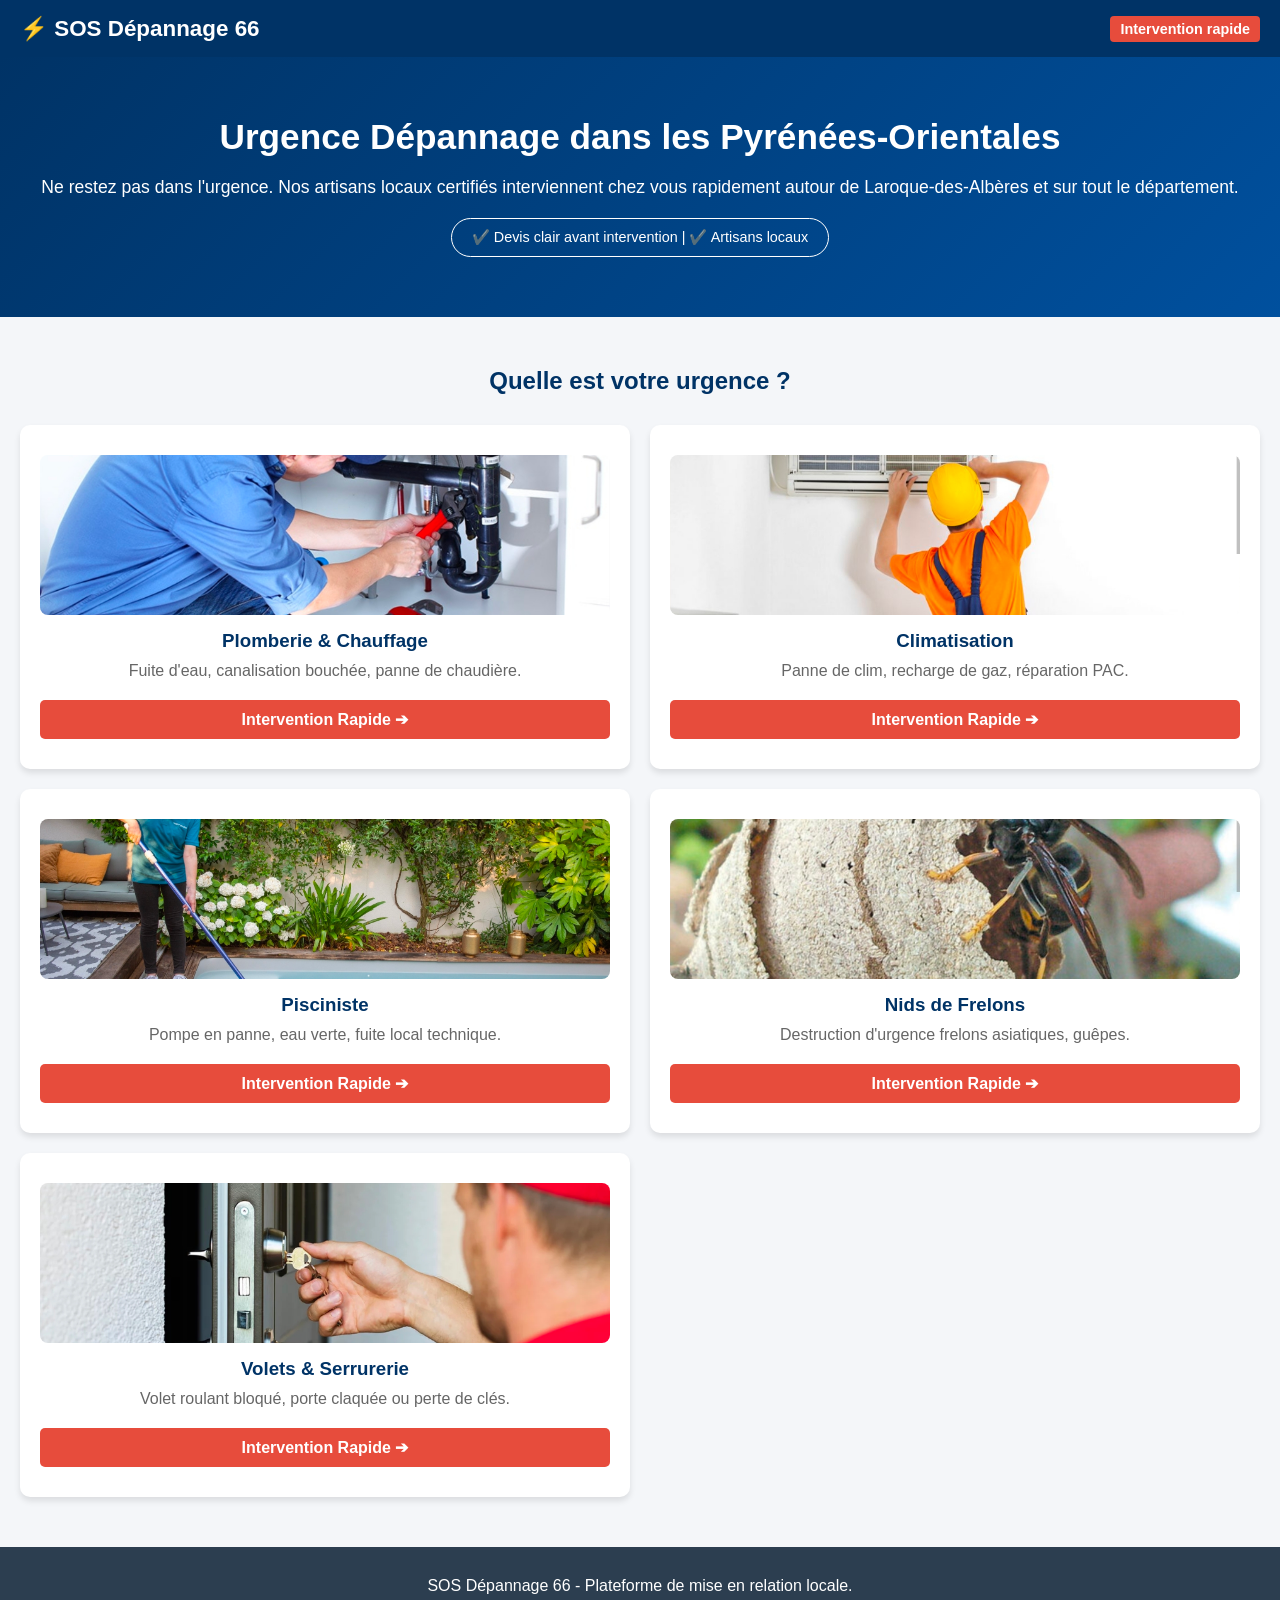
==== index.html @ 11faaa9e "Update index.html" ====
<!DOCTYPE html>
<html lang="fr">
<head>
    <meta charset="UTF-8">
    <meta name="viewport" content="width=device-width, initial-scale=1.0">
    <title>Urgence Dépannage Occitanie | Intervention Rapide</title>
    <link rel="stylesheet" href="style.css">
</head>
<body>
    <header class="navbar">
        <div class="logo">⚡ SOS Dépannage 66</div>
        <div class="header-contact">Intervention rapide</div>
    </header>
    <main>
        <section class="hero">
            <div class="hero-content">
                <h1>Urgence Dépannage dans les Pyrénées-Orientales</h1>
                <p>Ne restez pas dans l'urgence. Nos artisans locaux certifiés interviennent chez vous rapidement autour de Laroque-des-Albères et sur tout le département.</p>
                <div class="badge-confiance">✔️ Devis clair avant intervention | ✔️ Artisans locaux</div>
            </div>
        </section>
        
        <section class="services-container">
            <h2>Quelle est votre urgence ?</h2>
            
            <div class="services-grid">
                <!-- Carte Plomberie -->
                <a href="plomberie.html" class="service-card">
                    <img src="Plombier.jpg" alt="Plomberie" style="width: 100%; height: 160px; object-fit: cover; border-radius: 8px; margin-bottom: 15px;">
                    <h3>Plomberie & Chauffage</h3>
                    <p>Fuite d'eau, canalisation bouchée, panne de chaudière.</p>
                    <span class="btn-card">Intervention Rapide ➔</span>
                </a>

                <!-- Carte Climatisation -->
                <a href="clim.html" class="service-card">
                    <img src="Clim.jpg" alt="Climatisation" style="width: 100%; height: 160px; object-fit: cover; border-radius: 8px; margin-bottom: 15px;">
                    <h3>Climatisation</h3>
                    <p>Panne de clim, recharge de gaz, réparation PAC.</p>
                    <span class="btn-card">Intervention Rapide ➔</span>
                </a>

                <!-- Carte Pisciniste -->
                <a href="pisciniste.html" class="service-card">
                    <img src="Piscine.jpg" alt="Pisciniste" style="width: 100%; height: 160px; object-fit: cover; border-radius: 8px; margin-bottom: 15px;">
                    <h3>Pisciniste</h3>
                    <p>Pompe en panne, eau verte, fuite local technique.</p>
                    <span class="btn-card">Intervention Rapide ➔</span>
                </a>

                <!-- Carte Nids de Frelons -->
                <a href="nuisibles.html" class="service-card">
                    <img src="Frelon.jpg" alt="Nids de Frelons" style="width: 100%; height: 160px; object-fit: cover; border-radius: 8px; margin-bottom: 15px;">
                    <h3>Nids de Frelons</h3>
                    <p>Destruction d'urgence frelons asiatiques, guêpes.</p>
                    <span class="btn-card">Intervention Rapide ➔</span>
                </a>

                <!-- Carte Volets & Serrurerie -->
                <a href="volets.html" class="service-card">
                    <img src="Serrurier.jpg" alt="Serrurerie" style="width: 100%; height: 160px; object-fit: cover; border-radius: 8px; margin-bottom: 15px;">
                    <h3>Volets & Serrurerie</h3>
                    <p>Volet roulant bloqué, porte claquée ou perte de clés.</p>
                    <span class="btn-card">Intervention Rapide ➔</span>
                </a>
            </div>
        </section>
    </main>
    <footer>
        <p>SOS Dépannage 66 - Plateforme de mise en relation locale.</p>
    </footer>
</body>
</html>
---- style.css ----
* {
    margin: 0;
    padding: 0;
    box-sizing: border-box;
    font-family: 'Helvetica Neue', Arial, sans-serif;
}
body {
    background-color: #f4f6f9;
    color: #333;
}
.navbar {
    background-color: #003366;
    color: white;
    display: flex;
    justify-content: space-between;
    align-items: center;
    padding: 15px 20px;
}
.logo {
    font-size: 1.4rem;
    font-weight: 800;
}
.header-contact {
    font-size: 0.9rem;
    background: #e74c3c;
    padding: 5px 10px;
    border-radius: 4px;
    font-weight: bold;
}
.hero {
    background: linear-gradient(135deg, #003366 0%, #00509e 100%);
    color: white;
    text-align: center;
    padding: 60px 20px;
}
.hero-content h1 {
    font-size: 2.2rem;
    margin-bottom: 20px;
}
.hero-content p {
    font-size: 1.1rem;
    margin-bottom: 20px;
}
.badge-confiance {
    display: inline-block;
    border: 1px solid white;
    padding: 10px 20px;
    border-radius: 50px;
    font-size: 0.9rem;
}
.services-container {
    padding: 50px 20px;
    text-align: center;
}
.services-container h2 {
    color: #003366;
    margin-bottom: 30px;
}
.services-grid {
    display: grid;
    grid-template-columns: 1fr;
    gap: 20px;
}
.service-card {
    background: white;
    border-radius: 10px;
    padding: 30px 20px;
    text-decoration: none;
    color: inherit;
    box-shadow: 0 4px 6px rgba(0,0,0,0.1);
    display: flex;
    flex-direction: column;
    align-items: center;
}
.icon {
    font-size: 3rem;
    margin-bottom: 15px;
}
.service-card h3 {
    color: #003366;
    margin-bottom: 10px;
}
.service-card p {
    color: #666;
    margin-bottom: 20px;
}
.btn-card {
    background: #e74c3c;
    color: white;
    padding: 10px 20px;
    border-radius: 5px;
    font-weight: bold;
    width: 100%;
}
footer {
    background: #2c3e50;
    color: white;
    text-align: center;
    padding: 30px 20px;
}
/* Styles Plomberie */
.lp-navbar { justify-content: center; gap: 20px; }
.artisan-badge { background-color: #28a745; color: white; padding: 5px 15px; border-radius: 20px; }
.hero-urgence { background: linear-gradient(135deg, #1a252f 0%, #2c3e50 100%); }
.alerte-pastille { background-color: #e74c3c; color: white; padding: 8px 20px; border-radius: 50px; margin-bottom: 20px; display: inline-block;}
.btn-appel-geant { display: inline-block; background-color: #27ae60; color: white; font-size: 1.4rem; font-weight: 900; text-decoration: none; padding: 20px; border-radius: 10px; margin: 25px 0; width: 100%; }
.reassurance-grid { display: grid; grid-template-columns: 1fr; gap: 30px; padding: 20px;}
.reassurance-item { text-align: center; padding: 20px; border: 1px solid #eee; border-radius: 10px; }
.icon-small { font-size: 2.5rem; display: block; margin-bottom: 10px; }
.lp-footer { background-color: #1a252f; }
@media (min-width: 768px) {
    .services-grid { grid-template-columns: repeat(2, 1fr); }
    .reassurance-grid { grid-template-columns: repeat(3, 1fr); }
}
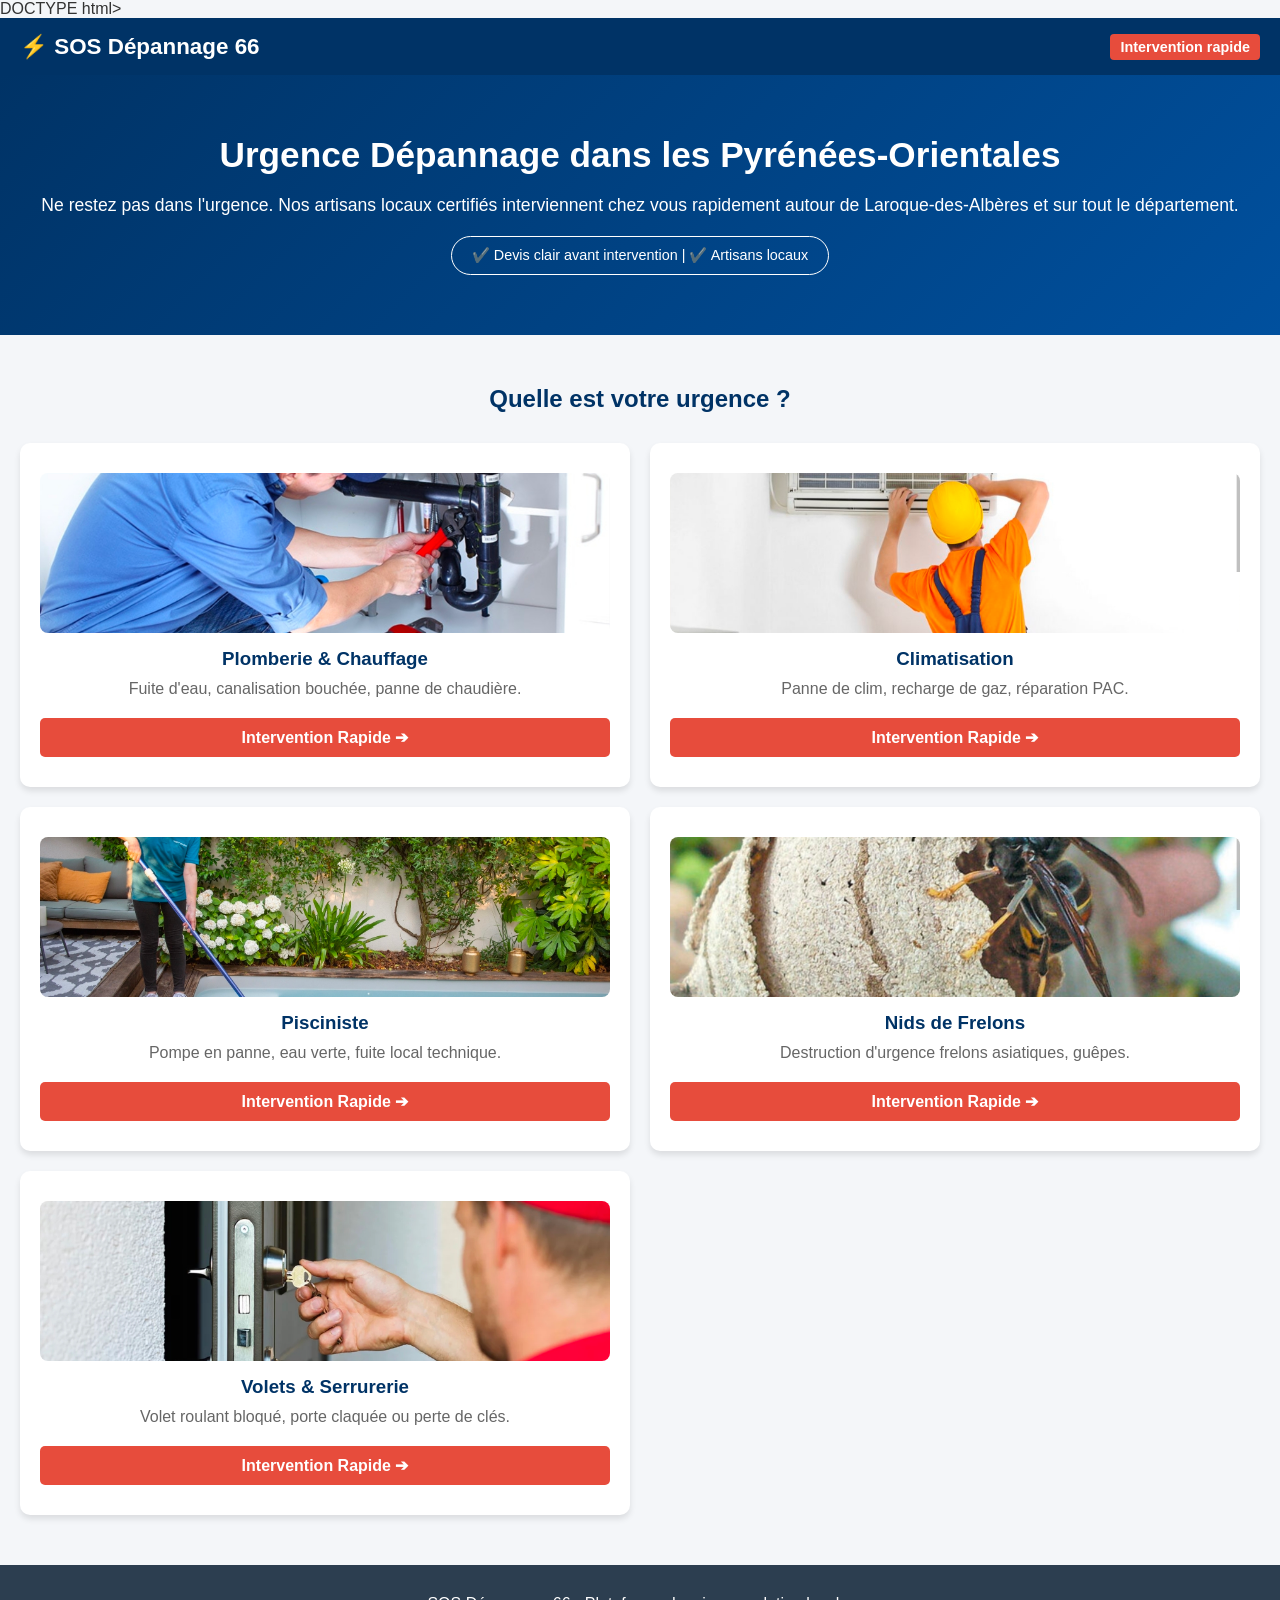
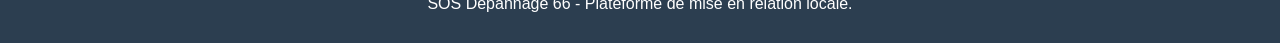
==== commit 60a098b0: "Update index.html" ====
--- a/index.html
+++ b/index.html
@@ -1,4 +1,4 @@
-<!DOCTYPE html>
+DOCTYPE html>
 <html lang="fr">
 <head>
     <meta charset="UTF-8">
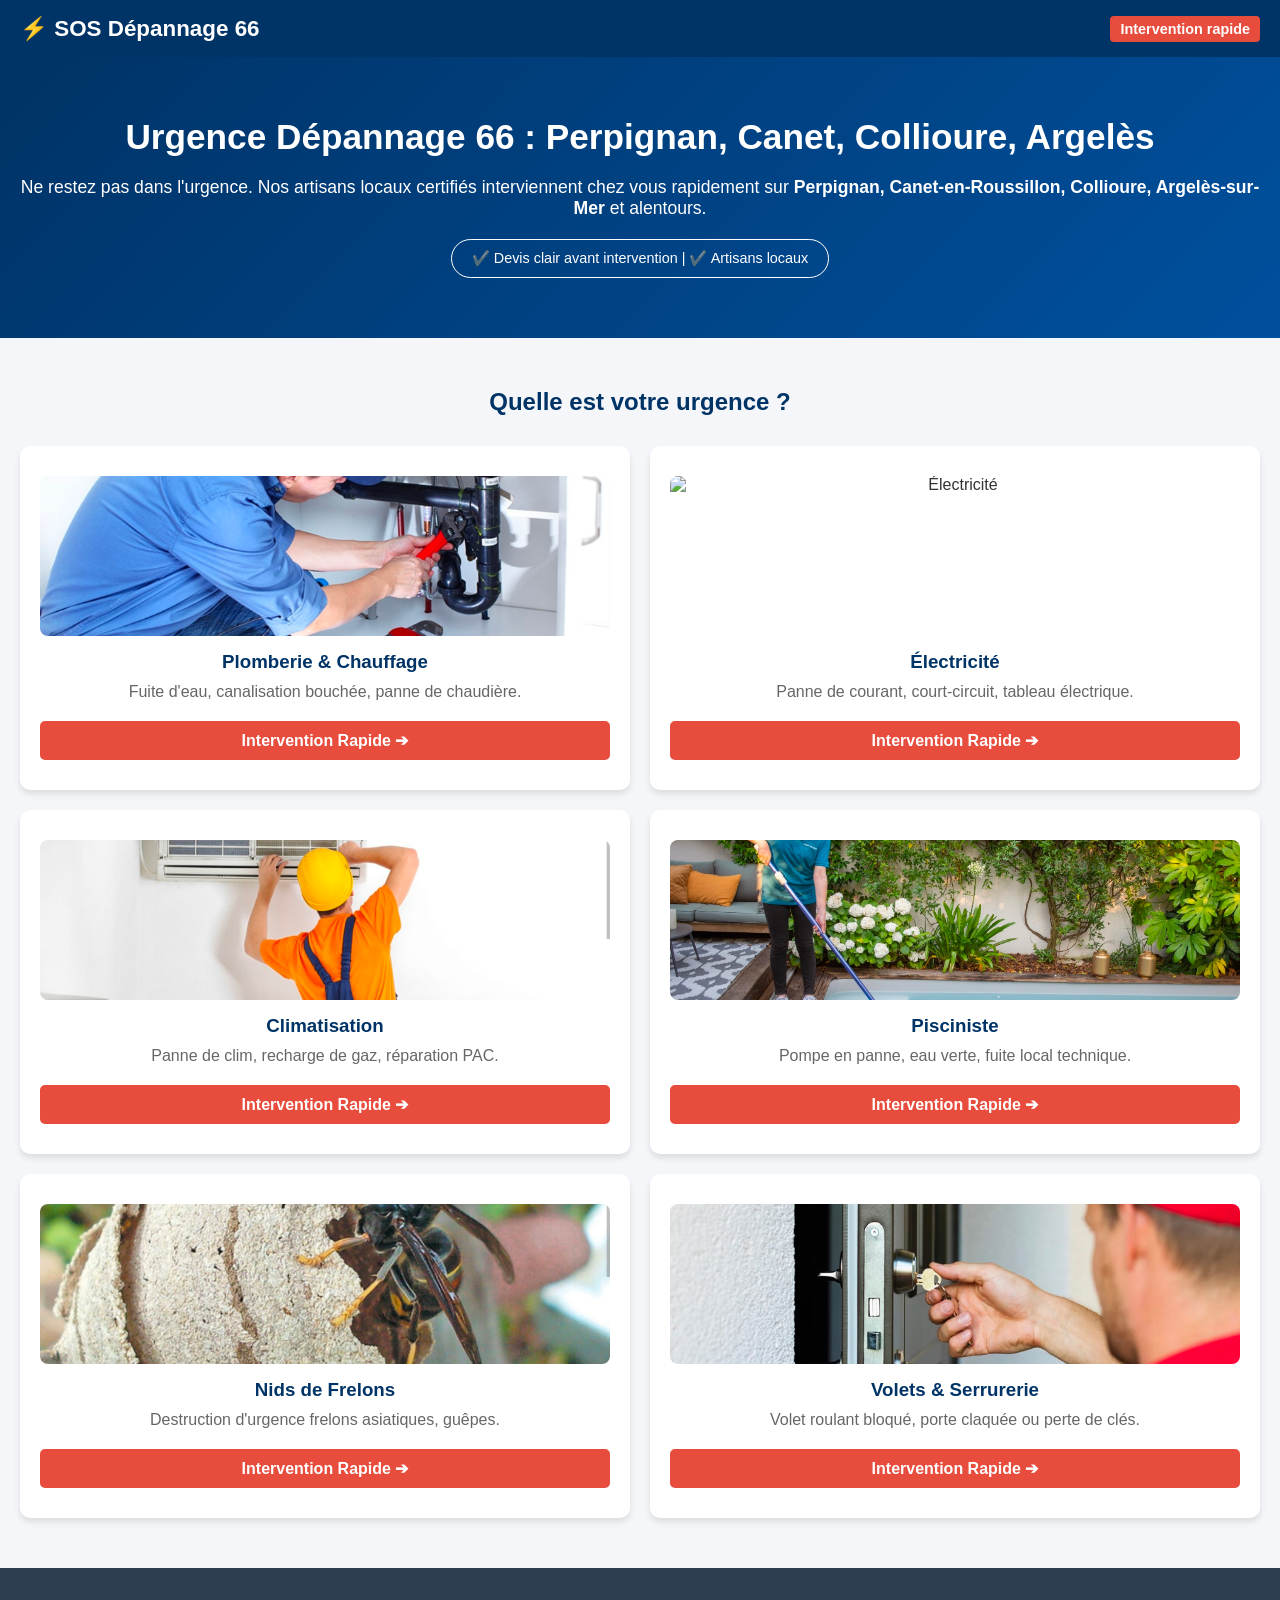
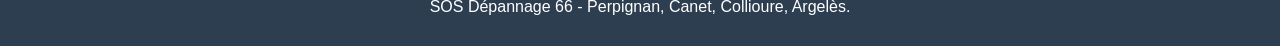
==== commit 60abd4e6: "Update index.html" ====
--- a/index.html
+++ b/index.html
@@ -1,9 +1,9 @@
-DOCTYPE html>
+<!DOCTYPE html>
 <html lang="fr">
 <head>
     <meta charset="UTF-8">
     <meta name="viewport" content="width=device-width, initial-scale=1.0">
-    <title>Urgence Dépannage Occitanie | Intervention Rapide</title>
+    <title>Urgence Dépannage Pyrénées-Orientales | Perpignan, Canet, Collioure, Argelès</title>
     <link rel="stylesheet" href="style.css">
 </head>
 <body>
@@ -14,8 +14,8 @@
     <main>
         <section class="hero">
             <div class="hero-content">
-                <h1>Urgence Dépannage dans les Pyrénées-Orientales</h1>
-                <p>Ne restez pas dans l'urgence. Nos artisans locaux certifiés interviennent chez vous rapidement autour de Laroque-des-Albères et sur tout le département.</p>
+                <h1>Urgence Dépannage 66 : Perpignan, Canet, Collioure, Argelès</h1>
+                <p>Ne restez pas dans l'urgence. Nos artisans locaux certifiés interviennent chez vous rapidement sur <strong>Perpignan, Canet-en-Roussillon, Collioure, Argelès-sur-Mer</strong> et alentours.</p>
                 <div class="badge-confiance">✔️ Devis clair avant intervention | ✔️ Artisans locaux</div>
             </div>
         </section>
@@ -24,7 +24,7 @@
             <h2>Quelle est votre urgence ?</h2>
             
             <div class="services-grid">
-                <!-- Carte Plomberie -->
+                <!-- Plomberie -->
                 <a href="plomberie.html" class="service-card">
                     <img src="Plombier.jpg" alt="Plomberie" style="width: 100%; height: 160px; object-fit: cover; border-radius: 8px; margin-bottom: 15px;">
                     <h3>Plomberie & Chauffage</h3>
@@ -32,7 +32,15 @@
                     <span class="btn-card">Intervention Rapide ➔</span>
                 </a>
 
-                <!-- Carte Climatisation -->
+                <!-- Électricité (NOUVEAU) -->
+                <a href="electricien.html" class="service-card">
+                    <img src="https://images.unsplash.com/photo-1621905252507-b35492cc74b4?w=600&auto=format&fit=crop&q=80" alt="Électricité" style="width: 100%; height: 160px; object-fit: cover; border-radius: 8px; margin-bottom: 15px;">
+                    <h3>Électricité</h3>
+                    <p>Panne de courant, court-circuit, tableau électrique.</p>
+                    <span class="btn-card">Intervention Rapide ➔</span>
+                </a>
+
+                <!-- Climatisation -->
                 <a href="clim.html" class="service-card">
                     <img src="Clim.jpg" alt="Climatisation" style="width: 100%; height: 160px; object-fit: cover; border-radius: 8px; margin-bottom: 15px;">
                     <h3>Climatisation</h3>
@@ -40,7 +48,7 @@
                     <span class="btn-card">Intervention Rapide ➔</span>
                 </a>
 
-                <!-- Carte Pisciniste -->
+                <!-- Pisciniste -->
                 <a href="pisciniste.html" class="service-card">
                     <img src="Piscine.jpg" alt="Pisciniste" style="width: 100%; height: 160px; object-fit: cover; border-radius: 8px; margin-bottom: 15px;">
                     <h3>Pisciniste</h3>
@@ -48,7 +56,7 @@
                     <span class="btn-card">Intervention Rapide ➔</span>
                 </a>
 
-                <!-- Carte Nids de Frelons -->
+                <!-- Nids de Frelons -->
                 <a href="nuisibles.html" class="service-card">
                     <img src="Frelon.jpg" alt="Nids de Frelons" style="width: 100%; height: 160px; object-fit: cover; border-radius: 8px; margin-bottom: 15px;">
                     <h3>Nids de Frelons</h3>
@@ -56,7 +64,7 @@
                     <span class="btn-card">Intervention Rapide ➔</span>
                 </a>
 
-                <!-- Carte Volets & Serrurerie -->
+                <!-- Volets & Serrurerie -->
                 <a href="volets.html" class="service-card">
                     <img src="Serrurier.jpg" alt="Serrurerie" style="width: 100%; height: 160px; object-fit: cover; border-radius: 8px; margin-bottom: 15px;">
                     <h3>Volets & Serrurerie</h3>
@@ -67,7 +75,7 @@
         </section>
     </main>
     <footer>
-        <p>SOS Dépannage 66 - Plateforme de mise en relation locale.</p>
+        <p>SOS Dépannage 66 - Perpignan, Canet, Collioure, Argelès.</p>
     </footer>
 </body>
 </html>
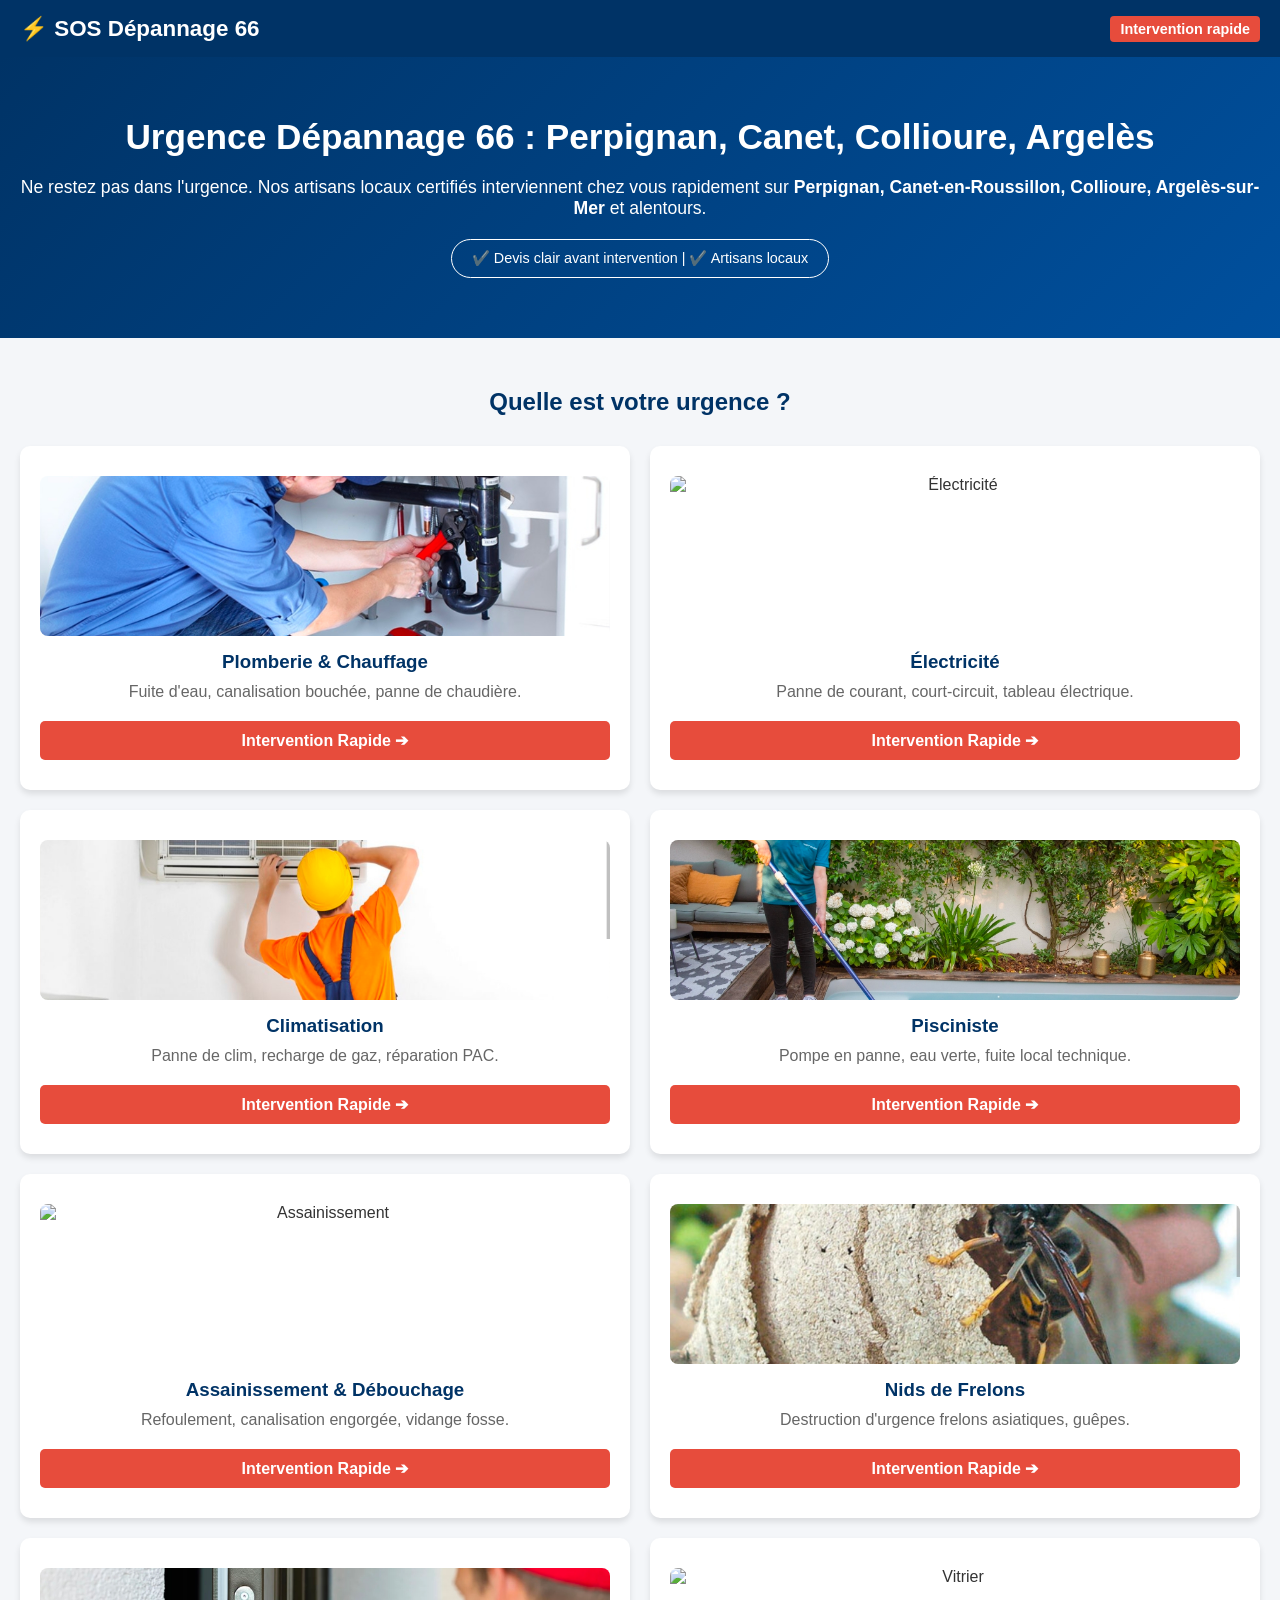
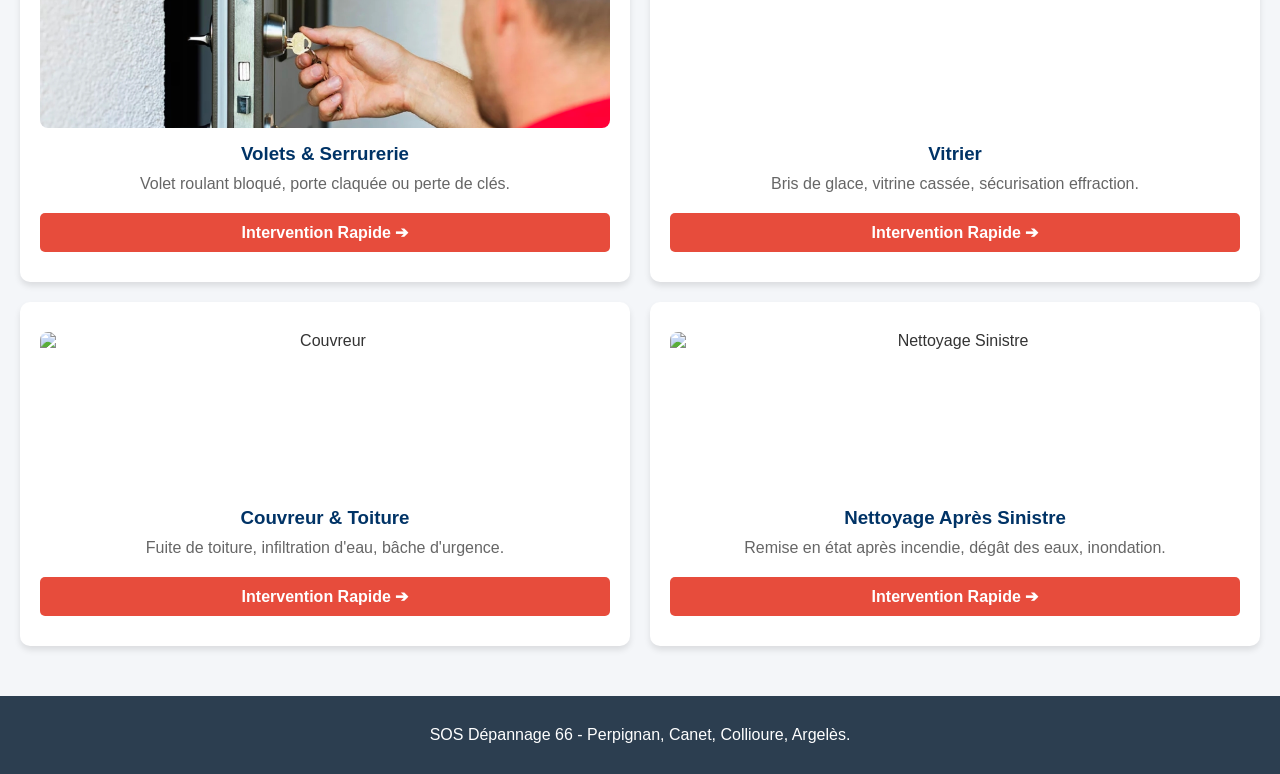
==== commit 4670997c: "Update index.html" ====
--- a/index.html
+++ b/index.html
@@ -25,14 +25,14 @@
             
             <div class="services-grid">
                 <!-- Plomberie -->
-                <a href="plomberie.html" class="service-card">
+                <a href="plombier.html" class="service-card">
                     <img src="Plombier.jpg" alt="Plomberie" style="width: 100%; height: 160px; object-fit: cover; border-radius: 8px; margin-bottom: 15px;">
                     <h3>Plomberie & Chauffage</h3>
                     <p>Fuite d'eau, canalisation bouchée, panne de chaudière.</p>
                     <span class="btn-card">Intervention Rapide ➔</span>
                 </a>
 
-                <!-- Électricité (NOUVEAU) -->
+                <!-- Électricité -->
                 <a href="electricien.html" class="service-card">
                     <img src="https://images.unsplash.com/photo-1621905252507-b35492cc74b4?w=600&auto=format&fit=crop&q=80" alt="Électricité" style="width: 100%; height: 160px; object-fit: cover; border-radius: 8px; margin-bottom: 15px;">
                     <h3>Électricité</h3>
@@ -56,6 +56,14 @@
                     <span class="btn-card">Intervention Rapide ➔</span>
                 </a>
 
+                <!-- Assainissement -->
+                <a href="assainissement.html" class="service-card">
+                    <img src="https://images.unsplash.com/photo-1585704032915-c3400ca199e7?w=600&auto=format&fit=crop&q=80" alt="Assainissement" style="width: 100%; height: 160px; object-fit: cover; border-radius: 8px; margin-bottom: 15px;">
+                    <h3>Assainissement & Débouchage</h3>
+                    <p>Refoulement, canalisation engorgée, vidange fosse.</p>
+                    <span class="btn-card">Intervention Rapide ➔</span>
+                </a>
+
                 <!-- Nids de Frelons -->
                 <a href="nuisibles.html" class="service-card">
                     <img src="Frelon.jpg" alt="Nids de Frelons" style="width: 100%; height: 160px; object-fit: cover; border-radius: 8px; margin-bottom: 15px;">
@@ -71,6 +79,30 @@
                     <p>Volet roulant bloqué, porte claquée ou perte de clés.</p>
                     <span class="btn-card">Intervention Rapide ➔</span>
                 </a>
+
+                <!-- Vitrier -->
+                <a href="vitrier.html" class="service-card">
+                    <img src="https://images.unsplash.com/photo-1584622650111-993a426fbf0a?w=600&auto=format&fit=crop&q=80" alt="Vitrier" style="width: 100%; height: 160px; object-fit: cover; border-radius: 8px; margin-bottom: 15px;">
+                    <h3>Vitrier</h3>
+                    <p>Bris de glace, vitrine cassée, sécurisation effraction.</p>
+                    <span class="btn-card">Intervention Rapide ➔</span>
+                </a>
+
+                <!-- Couvreur / Toiture -->
+                <a href="couvreur.html" class="service-card">
+                    <img src="https://images.unsplash.com/photo-1632759145351-1d592919f52d?w=600&auto=format&fit=crop&q=80" alt="Couvreur" style="width: 100%; height: 160px; object-fit: cover; border-radius: 8px; margin-bottom: 15px;">
+                    <h3>Couvreur & Toiture</h3>
+                    <p>Fuite de toiture, infiltration d'eau, bâche d'urgence.</p>
+                    <span class="btn-card">Intervention Rapide ➔</span>
+                </a>
+
+                <!-- Nettoyage Après Sinistre (NOUVEAU) -->
+                <a href="sinistre.html" class="service-card">
+                    <img src="https://images.unsplash.com/photo-1581578731548-c64695cc6952?w=600&auto=format&fit=crop&q=80" alt="Nettoyage Sinistre" style="width: 100%; height: 160px; object-fit: cover; border-radius: 8px; margin-bottom: 15px;">
+                    <h3>Nettoyage Après Sinistre</h3>
+                    <p>Remise en état après incendie, dégât des eaux, inondation.</p>
+                    <span class="btn-card">Intervention Rapide ➔</span>
+                </a>
             </div>
         </section>
     </main>
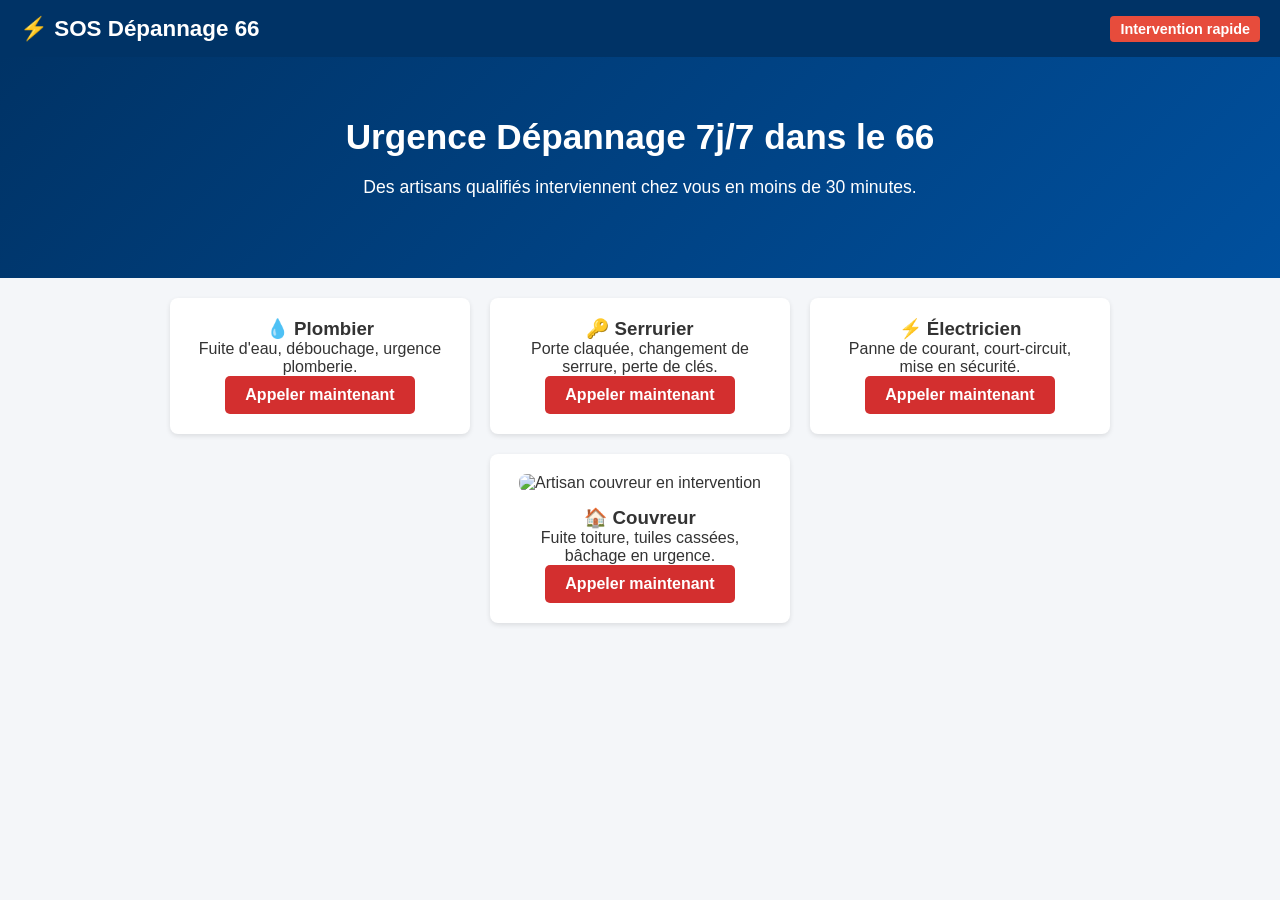
==== commit 27a5b405: "Update index.html" ====
--- a/index.html
+++ b/index.html
@@ -1,6 +1,15 @@
 <!DOCTYPE html>
 <html lang="fr">
 <head>
+    <!-- Google tag (gtag.js) -->
+    <script async src="https://www.googletagmanager.com/gtag/js?id=G-7DC1MVNPHR"></script>
+    <script>
+      window.dataLayer = window.dataLayer || [];
+      function gtag(){dataLayer.push(arguments);}
+      gtag('js', new Date());
+
+      gtag('config', 'G-7DC1MVNPHR');
+    </script>
     <meta charset="UTF-8">
     <meta name="viewport" content="width=device-width, initial-scale=1.0">
     <title>Urgence Dépannage Pyrénées-Orientales | Perpignan, Canet, Collioure, Argelès</title>
@@ -11,103 +20,48 @@
         <div class="logo">⚡ SOS Dépannage 66</div>
         <div class="header-contact">Intervention rapide</div>
     </header>
+
     <main>
         <section class="hero">
             <div class="hero-content">
-                <h1>Urgence Dépannage 66 : Perpignan, Canet, Collioure, Argelès</h1>
-                <p>Ne restez pas dans l'urgence. Nos artisans locaux certifiés interviennent chez vous rapidement sur <strong>Perpignan, Canet-en-Roussillon, Collioure, Argelès-sur-Mer</strong> et alentours.</p>
-                <div class="badge-confiance">✔️ Devis clair avant intervention | ✔️ Artisans locaux</div>
+                <h1>Urgence Dépannage 7j/7 dans le 66</h1>
+                <p>Des artisans qualifiés interviennent chez vous en moins de 30 minutes.</p>
             </div>
         </section>
-        
-        <section class="services-container">
-            <h2>Quelle est votre urgence ?</h2>
+
+        <!-- Section des artisans -->
+        <section class="services" style="display: flex; flex-wrap: wrap; justify-content: center; gap: 20px; padding: 20px;">
             
-            <div class="services-grid">
-                <!-- Plomberie -->
-                <a href="plombier.html" class="service-card">
-                    <img src="Plombier.jpg" alt="Plomberie" style="width: 100%; height: 160px; object-fit: cover; border-radius: 8px; margin-bottom: 15px;">
-                    <h3>Plomberie & Chauffage</h3>
-                    <p>Fuite d'eau, canalisation bouchée, panne de chaudière.</p>
-                    <span class="btn-card">Intervention Rapide ➔</span>
-                </a>
+            <!-- Carte Plombier -->
+            <div class="artisan-card" style="background: white; border-radius: 8px; box-shadow: 0 2px 5px rgba(0,0,0,0.1); width: 300px; padding: 20px; text-align: center;">
+                <h3>💧 Plombier</h3>
+                <p>Fuite d'eau, débouchage, urgence plomberie.</p>
+                <a href="tel:0600000000" style="display: inline-block; background: #d32f2f; color: white; padding: 10px 20px; text-decoration: none; border-radius: 5px; font-weight: bold;">Appeler maintenant</a>
+            </div>
 
-                <!-- Électricité -->
-                <a href="electricien.html" class="service-card">
-                    <img src="https://images.unsplash.com/photo-1621905252507-b35492cc74b4?w=600&auto=format&fit=crop&q=80" alt="Électricité" style="width: 100%; height: 160px; object-fit: cover; border-radius: 8px; margin-bottom: 15px;">
-                    <h3>Électricité</h3>
-                    <p>Panne de courant, court-circuit, tableau électrique.</p>
-                    <span class="btn-card">Intervention Rapide ➔</span>
-                </a>
+            <!-- Carte Serrurier -->
+            <div class="artisan-card" style="background: white; border-radius: 8px; box-shadow: 0 2px 5px rgba(0,0,0,0.1); width: 300px; padding: 20px; text-align: center;">
+                <h3>🔑 Serrurier</h3>
+                <p>Porte claquée, changement de serrure, perte de clés.</p>
+                <a href="tel:0600000000" style="display: inline-block; background: #d32f2f; color: white; padding: 10px 20px; text-decoration: none; border-radius: 5px; font-weight: bold;">Appeler maintenant</a>
+            </div>
 
-                <!-- Climatisation -->
-                <a href="clim.html" class="service-card">
-                    <img src="Clim.jpg" alt="Climatisation" style="width: 100%; height: 160px; object-fit: cover; border-radius: 8px; margin-bottom: 15px;">
-                    <h3>Climatisation</h3>
-                    <p>Panne de clim, recharge de gaz, réparation PAC.</p>
-                    <span class="btn-card">Intervention Rapide ➔</span>
-                </a>
+            <!-- Carte Électricien -->
+            <div class="artisan-card" style="background: white; border-radius: 8px; box-shadow: 0 2px 5px rgba(0,0,0,0.1); width: 300px; padding: 20px; text-align: center;">
+                <h3>⚡ Électricien</h3>
+                <p>Panne de courant, court-circuit, mise en sécurité.</p>
+                <a href="tel:0600000000" style="display: inline-block; background: #d32f2f; color: white; padding: 10px 20px; text-decoration: none; border-radius: 5px; font-weight: bold;">Appeler maintenant</a>
+            </div>
 
-                <!-- Pisciniste -->
-                <a href="pisciniste.html" class="service-card">
-                    <img src="Piscine.jpg" alt="Pisciniste" style="width: 100%; height: 160px; object-fit: cover; border-radius: 8px; margin-bottom: 15px;">
-                    <h3>Pisciniste</h3>
-                    <p>Pompe en panne, eau verte, fuite local technique.</p>
-                    <span class="btn-card">Intervention Rapide ➔</span>
-                </a>
+            <!-- Carte Couvreur avec l'image ajoutée -->
+            <div class="artisan-card" style="background: white; border-radius: 8px; box-shadow: 0 2px 5px rgba(0,0,0,0.1); width: 300px; padding: 20px; text-align: center;">
+                <img src="25623.jpg" alt="Artisan couvreur en intervention" style="width: 100%; border-radius: 8px; margin-bottom: 15px;">
+                <h3>🏠 Couvreur</h3>
+                <p>Fuite toiture, tuiles cassées, bâchage en urgence.</p>
+                <a href="tel:0600000000" style="display: inline-block; background: #d32f2f; color: white; padding: 10px 20px; text-decoration: none; border-radius: 5px; font-weight: bold;">Appeler maintenant</a>
+            </div>
 
-                <!-- Assainissement -->
-                <a href="assainissement.html" class="service-card">
-                    <img src="https://images.unsplash.com/photo-1585704032915-c3400ca199e7?w=600&auto=format&fit=crop&q=80" alt="Assainissement" style="width: 100%; height: 160px; object-fit: cover; border-radius: 8px; margin-bottom: 15px;">
-                    <h3>Assainissement & Débouchage</h3>
-                    <p>Refoulement, canalisation engorgée, vidange fosse.</p>
-                    <span class="btn-card">Intervention Rapide ➔</span>
-                </a>
-
-                <!-- Nids de Frelons -->
-                <a href="nuisibles.html" class="service-card">
-                    <img src="Frelon.jpg" alt="Nids de Frelons" style="width: 100%; height: 160px; object-fit: cover; border-radius: 8px; margin-bottom: 15px;">
-                    <h3>Nids de Frelons</h3>
-                    <p>Destruction d'urgence frelons asiatiques, guêpes.</p>
-                    <span class="btn-card">Intervention Rapide ➔</span>
-                </a>
-
-                <!-- Volets & Serrurerie -->
-                <a href="volets.html" class="service-card">
-                    <img src="Serrurier.jpg" alt="Serrurerie" style="width: 100%; height: 160px; object-fit: cover; border-radius: 8px; margin-bottom: 15px;">
-                    <h3>Volets & Serrurerie</h3>
-                    <p>Volet roulant bloqué, porte claquée ou perte de clés.</p>
-                    <span class="btn-card">Intervention Rapide ➔</span>
-                </a>
-
-                <!-- Vitrier -->
-                <a href="vitrier.html" class="service-card">
-                    <img src="https://images.unsplash.com/photo-1584622650111-993a426fbf0a?w=600&auto=format&fit=crop&q=80" alt="Vitrier" style="width: 100%; height: 160px; object-fit: cover; border-radius: 8px; margin-bottom: 15px;">
-                    <h3>Vitrier</h3>
-                    <p>Bris de glace, vitrine cassée, sécurisation effraction.</p>
-                    <span class="btn-card">Intervention Rapide ➔</span>
-                </a>
-
-                <!-- Couvreur / Toiture -->
-                <a href="couvreur.html" class="service-card">
-                    <img src="https://images.unsplash.com/photo-1632759145351-1d592919f52d?w=600&auto=format&fit=crop&q=80" alt="Couvreur" style="width: 100%; height: 160px; object-fit: cover; border-radius: 8px; margin-bottom: 15px;">
-                    <h3>Couvreur & Toiture</h3>
-                    <p>Fuite de toiture, infiltration d'eau, bâche d'urgence.</p>
-                    <span class="btn-card">Intervention Rapide ➔</span>
-                </a>
-
-                <!-- Nettoyage Après Sinistre (NOUVEAU) -->
-                <a href="sinistre.html" class="service-card">
-                    <img src="https://images.unsplash.com/photo-1581578731548-c64695cc6952?w=600&auto=format&fit=crop&q=80" alt="Nettoyage Sinistre" style="width: 100%; height: 160px; object-fit: cover; border-radius: 8px; margin-bottom: 15px;">
-                    <h3>Nettoyage Après Sinistre</h3>
-                    <p>Remise en état après incendie, dégât des eaux, inondation.</p>
-                    <span class="btn-card">Intervention Rapide ➔</span>
-                </a>
-            </div>
         </section>
     </main>
-    <footer>
-        <p>SOS Dépannage 66 - Perpignan, Canet, Collioure, Argelès.</p>
-    </footer>
 </body>
 </html>
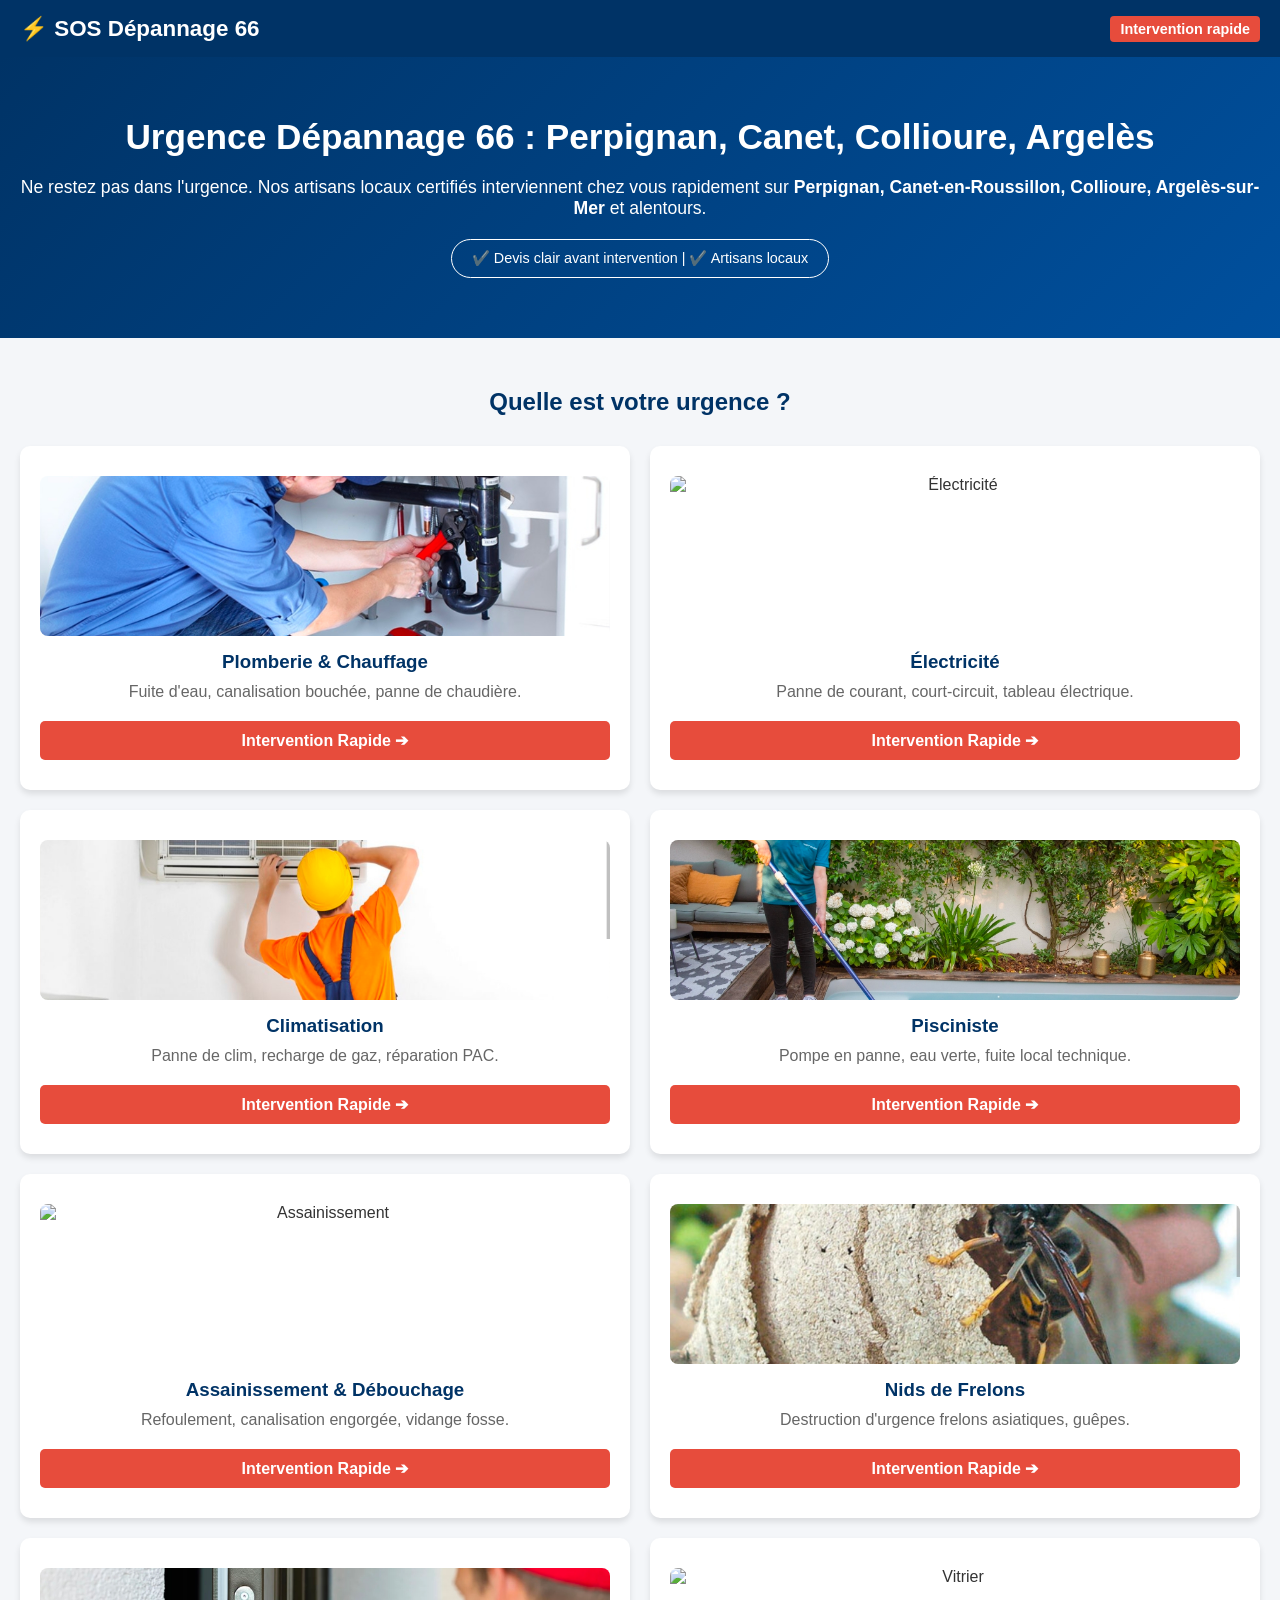
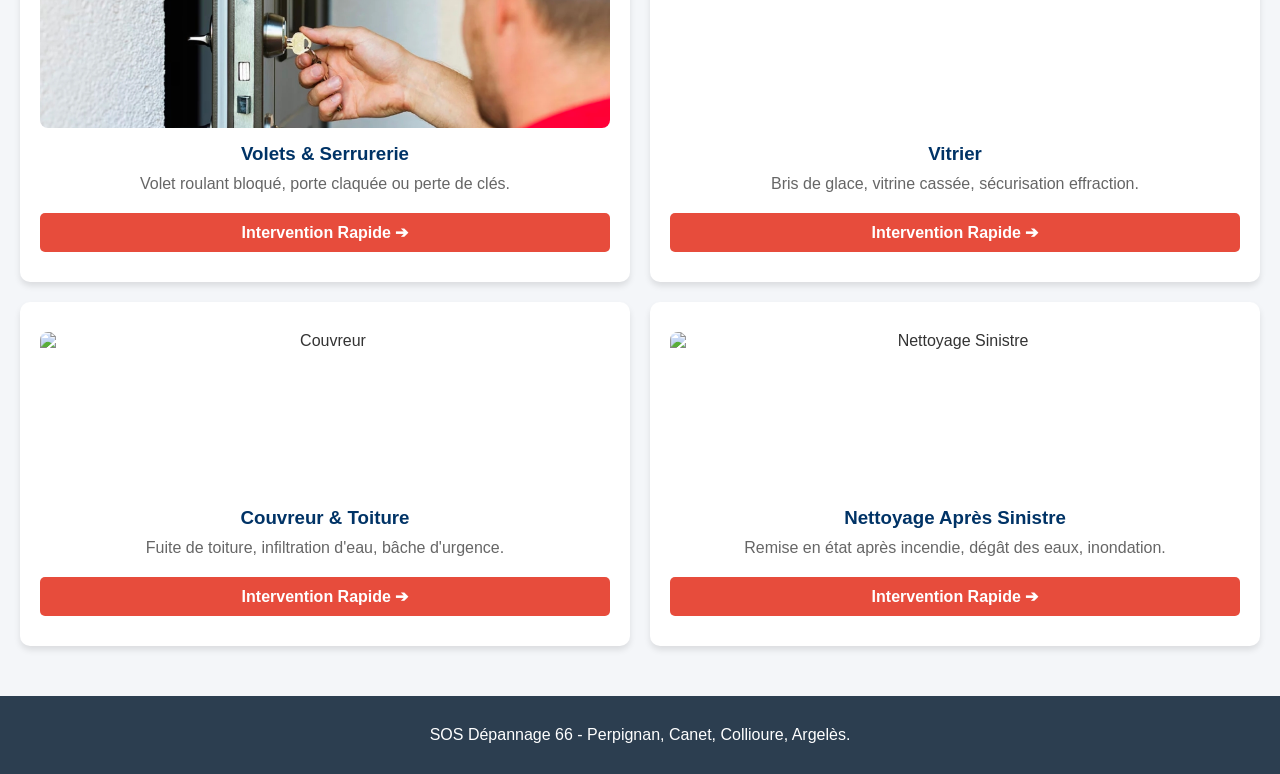
==== commit 1ad77d59: "Update index.html" ====
--- a/index.html
+++ b/index.html
@@ -1,18 +1,19 @@
 <!DOCTYPE html>
 <html lang="fr">
 <head>
+    <meta charset="UTF-8">
+    <meta name="viewport" content="width=device-width, initial-scale=1.0">
+    <title>Urgence Dépannage Pyrénées-Orientales | Perpignan, Canet, Collioure, Argelès</title>
+    
     <!-- Google tag (gtag.js) -->
     <script async src="https://www.googletagmanager.com/gtag/js?id=G-7DC1MVNPHR"></script>
     <script>
       window.dataLayer = window.dataLayer || [];
       function gtag(){dataLayer.push(arguments);}
       gtag('js', new Date());
-
       gtag('config', 'G-7DC1MVNPHR');
     </script>
-    <meta charset="UTF-8">
-    <meta name="viewport" content="width=device-width, initial-scale=1.0">
-    <title>Urgence Dépannage Pyrénées-Orientales | Perpignan, Canet, Collioure, Argelès</title>
+
     <link rel="stylesheet" href="style.css">
 </head>
 <body>
@@ -20,48 +21,103 @@
         <div class="logo">⚡ SOS Dépannage 66</div>
         <div class="header-contact">Intervention rapide</div>
     </header>
-
     <main>
         <section class="hero">
             <div class="hero-content">
-                <h1>Urgence Dépannage 7j/7 dans le 66</h1>
-                <p>Des artisans qualifiés interviennent chez vous en moins de 30 minutes.</p>
+                <h1>Urgence Dépannage 66 : Perpignan, Canet, Collioure, Argelès</h1>
+                <p>Ne restez pas dans l'urgence. Nos artisans locaux certifiés interviennent chez vous rapidement sur <strong>Perpignan, Canet-en-Roussillon, Collioure, Argelès-sur-Mer</strong> et alentours.</p>
+                <div class="badge-confiance">✔️ Devis clair avant intervention | ✔️ Artisans locaux</div>
             </div>
         </section>
+        
+        <section class="services-container">
+            <h2>Quelle est votre urgence ?</h2>
+            
+            <div class="services-grid">
+                <!-- Plomberie -->
+                <a href="plombier.html" class="service-card">
+                    <img src="Plombier.jpg" alt="Plomberie" style="width: 100%; height: 160px; object-fit: cover; border-radius: 8px; margin-bottom: 15px;">
+                    <h3>Plomberie & Chauffage</h3>
+                    <p>Fuite d'eau, canalisation bouchée, panne de chaudière.</p>
+                    <span class="btn-card">Intervention Rapide ➔</span>
+                </a>
 
-        <!-- Section des artisans -->
-        <section class="services" style="display: flex; flex-wrap: wrap; justify-content: center; gap: 20px; padding: 20px;">
-            
-            <!-- Carte Plombier -->
-            <div class="artisan-card" style="background: white; border-radius: 8px; box-shadow: 0 2px 5px rgba(0,0,0,0.1); width: 300px; padding: 20px; text-align: center;">
-                <h3>💧 Plombier</h3>
-                <p>Fuite d'eau, débouchage, urgence plomberie.</p>
-                <a href="tel:0600000000" style="display: inline-block; background: #d32f2f; color: white; padding: 10px 20px; text-decoration: none; border-radius: 5px; font-weight: bold;">Appeler maintenant</a>
+                <!-- Électricité -->
+                <a href="electricien.html" class="service-card">
+                    <img src="https://images.unsplash.com/photo-1621905252507-b35492cc74b4?w=600&auto=format&fit=crop&q=80" alt="Électricité" style="width: 100%; height: 160px; object-fit: cover; border-radius: 8px; margin-bottom: 15px;">
+                    <h3>Électricité</h3>
+                    <p>Panne de courant, court-circuit, tableau électrique.</p>
+                    <span class="btn-card">Intervention Rapide ➔</span>
+                </a>
+
+                <!-- Climatisation -->
+                <a href="clim.html" class="service-card">
+                    <img src="Clim.jpg" alt="Climatisation" style="width: 100%; height: 160px; object-fit: cover; border-radius: 8px; margin-bottom: 15px;">
+                    <h3>Climatisation</h3>
+                    <p>Panne de clim, recharge de gaz, réparation PAC.</p>
+                    <span class="btn-card">Intervention Rapide ➔</span>
+                </a>
+
+                <!-- Pisciniste -->
+                <a href="pisciniste.html" class="service-card">
+                    <img src="Piscine.jpg" alt="Pisciniste" style="width: 100%; height: 160px; object-fit: cover; border-radius: 8px; margin-bottom: 15px;">
+                    <h3>Pisciniste</h3>
+                    <p>Pompe en panne, eau verte, fuite local technique.</p>
+                    <span class="btn-card">Intervention Rapide ➔</span>
+                </a>
+
+                <!-- Assainissement -->
+                <a href="assainissement.html" class="service-card">
+                    <img src="https://images.unsplash.com/photo-1585704032915-c3400ca199e7?w=600&auto=format&fit=crop&q=80" alt="Assainissement" style="width: 100%; height: 160px; object-fit: cover; border-radius: 8px; margin-bottom: 15px;">
+                    <h3>Assainissement & Débouchage</h3>
+                    <p>Refoulement, canalisation engorgée, vidange fosse.</p>
+                    <span class="btn-card">Intervention Rapide ➔</span>
+                </a>
+
+                <!-- Nids de Frelons -->
+                <a href="nuisibles.html" class="service-card">
+                    <img src="Frelon.jpg" alt="Nids de Frelons" style="width: 100%; height: 160px; object-fit: cover; border-radius: 8px; margin-bottom: 15px;">
+                    <h3>Nids de Frelons</h3>
+                    <p>Destruction d'urgence frelons asiatiques, guêpes.</p>
+                    <span class="btn-card">Intervention Rapide ➔</span>
+                </a>
+
+                <!-- Volets & Serrurerie -->
+                <a href="volets.html" class="service-card">
+                    <img src="Serrurier.jpg" alt="Serrurerie" style="width: 100%; height: 160px; object-fit: cover; border-radius: 8px; margin-bottom: 15px;">
+                    <h3>Volets & Serrurerie</h3>
+                    <p>Volet roulant bloqué, porte claquée ou perte de clés.</p>
+                    <span class="btn-card">Intervention Rapide ➔</span>
+                </a>
+
+                <!-- Vitrier -->
+                <a href="vitrier.html" class="service-card">
+                    <img src="https://images.unsplash.com/photo-1584622650111-993a426fbf0a?w=600&auto=format&fit=crop&q=80" alt="Vitrier" style="width: 100%; height: 160px; object-fit: cover; border-radius: 8px; margin-bottom: 15px;">
+                    <h3>Vitrier</h3>
+                    <p>Bris de glace, vitrine cassée, sécurisation effraction.</p>
+                    <span class="btn-card">Intervention Rapide ➔</span>
+                </a>
+
+                <!-- Couvreur / Toiture -->
+                <a href="couvreur.html" class="service-card">
+                    <img src="25623.jpg" alt="Couvreur" style="width: 100%; height: 160px; object-fit: cover; border-radius: 8px; margin-bottom: 15px;">
+                    <h3>Couvreur & Toiture</h3>
+                    <p>Fuite de toiture, infiltration d'eau, bâche d'urgence.</p>
+                    <span class="btn-card">Intervention Rapide ➔</span>
+                </a>
+
+                <!-- Nettoyage Après Sinistre (NOUVEAU) -->
+                <a href="sinistre.html" class="service-card">
+                    <img src="https://images.unsplash.com/photo-1581578731548-c64695cc6952?w=600&auto=format&fit=crop&q=80" alt="Nettoyage Sinistre" style="width: 100%; height: 160px; object-fit: cover; border-radius: 8px; margin-bottom: 15px;">
+                    <h3>Nettoyage Après Sinistre</h3>
+                    <p>Remise en état après incendie, dégât des eaux, inondation.</p>
+                    <span class="btn-card">Intervention Rapide ➔</span>
+                </a>
             </div>
-
-            <!-- Carte Serrurier -->
-            <div class="artisan-card" style="background: white; border-radius: 8px; box-shadow: 0 2px 5px rgba(0,0,0,0.1); width: 300px; padding: 20px; text-align: center;">
-                <h3>🔑 Serrurier</h3>
-                <p>Porte claquée, changement de serrure, perte de clés.</p>
-                <a href="tel:0600000000" style="display: inline-block; background: #d32f2f; color: white; padding: 10px 20px; text-decoration: none; border-radius: 5px; font-weight: bold;">Appeler maintenant</a>
-            </div>
-
-            <!-- Carte Électricien -->
-            <div class="artisan-card" style="background: white; border-radius: 8px; box-shadow: 0 2px 5px rgba(0,0,0,0.1); width: 300px; padding: 20px; text-align: center;">
-                <h3>⚡ Électricien</h3>
-                <p>Panne de courant, court-circuit, mise en sécurité.</p>
-                <a href="tel:0600000000" style="display: inline-block; background: #d32f2f; color: white; padding: 10px 20px; text-decoration: none; border-radius: 5px; font-weight: bold;">Appeler maintenant</a>
-            </div>
-
-            <!-- Carte Couvreur avec l'image ajoutée -->
-            <div class="artisan-card" style="background: white; border-radius: 8px; box-shadow: 0 2px 5px rgba(0,0,0,0.1); width: 300px; padding: 20px; text-align: center;">
-                <img src="25623.jpg" alt="Artisan couvreur en intervention" style="width: 100%; border-radius: 8px; margin-bottom: 15px;">
-                <h3>🏠 Couvreur</h3>
-                <p>Fuite toiture, tuiles cassées, bâchage en urgence.</p>
-                <a href="tel:0600000000" style="display: inline-block; background: #d32f2f; color: white; padding: 10px 20px; text-decoration: none; border-radius: 5px; font-weight: bold;">Appeler maintenant</a>
-            </div>
-
         </section>
     </main>
+    <footer>
+        <p>SOS Dépannage 66 - Perpignan, Canet, Collioure, Argelès.</p>
+    </footer>
 </body>
 </html>
